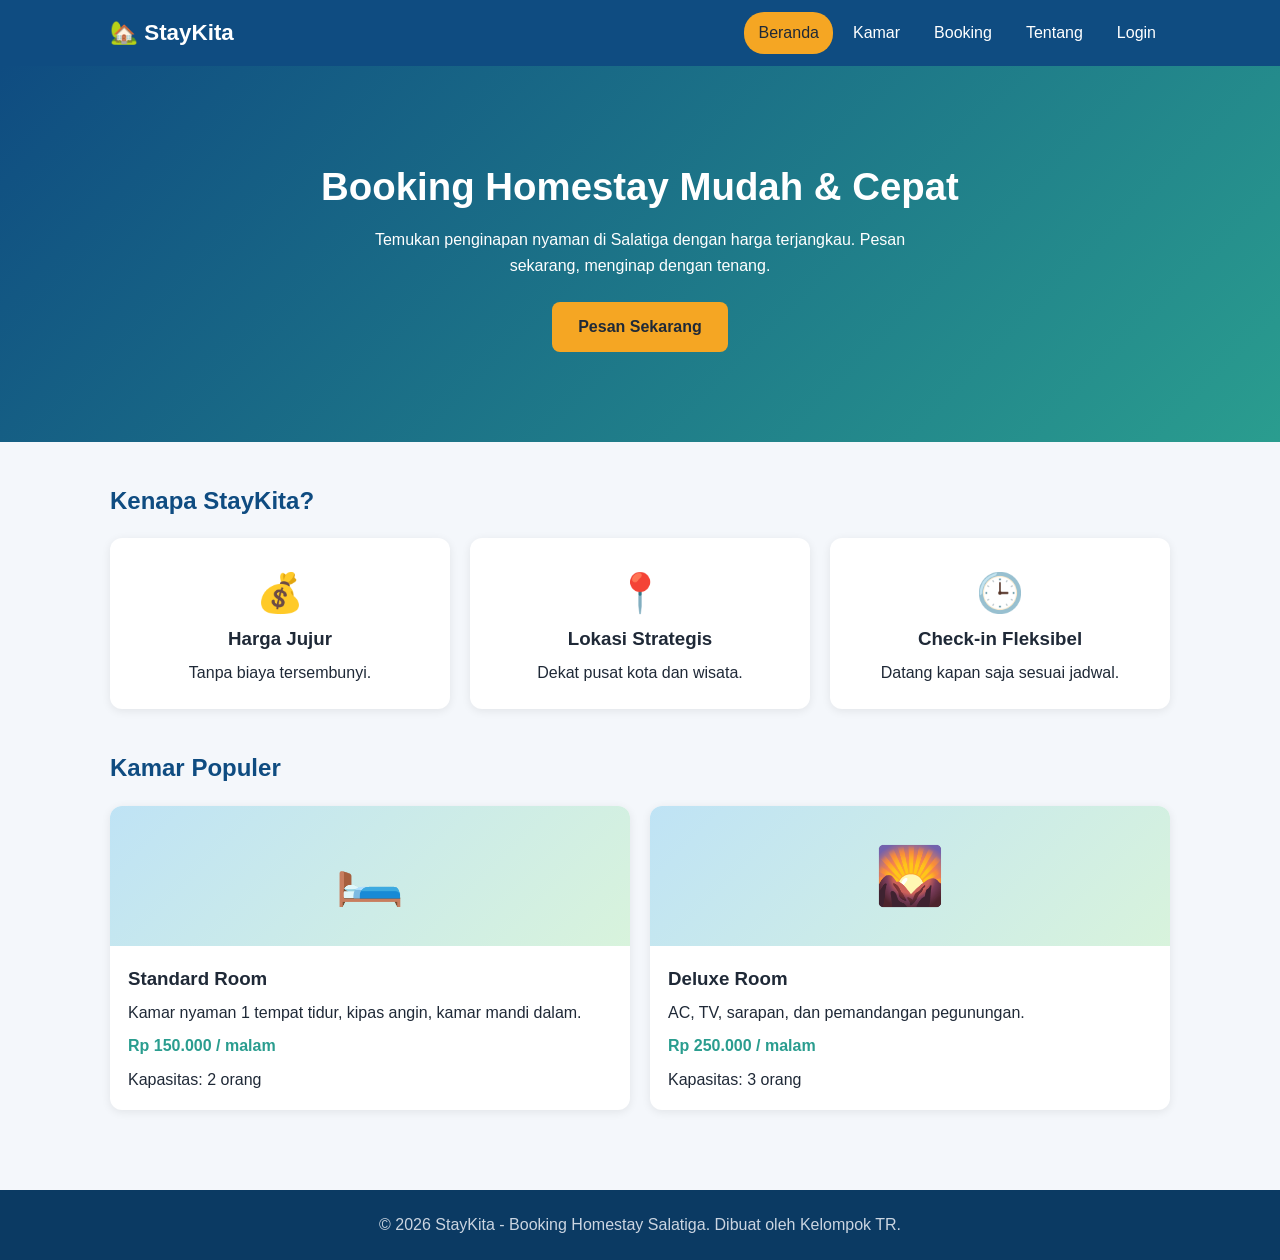
==== html/index.html @ fd72572e "first commit" ====
<!DOCTYPE html>
<html lang="id">

<head>
  <meta charset="UTF-8">
  <meta name="viewport" content="width=device-width, initial-scale=1.0">
  <title>Beranda - StayKita</title>
  <link rel="stylesheet" href="../css/style.css">
</head>

<body>
  <header>
    <div class="bar">
      <a class="logo" href="index.html">🏡 StayKita</a>
      <nav>
        <a href="index.html" class="aktif">Beranda</a>
        <a href="kamar.html">Kamar</a>
        <a href="booking.html">Booking</a>
        <a href="tentang.html">Tentang</a>
        <a href="login.html">Login</a>
      </nav>
    </div>
  </header>
  <section class="hero">
    <h1>Booking Homestay Mudah &amp; Cepat</h1>
    <p>Temukan penginapan nyaman di Salatiga dengan harga terjangkau. Pesan sekarang, menginap dengan tenang.</p>
    <a class="btn" href="booking.html">Pesan Sekarang</a>
  </section>
  <main>
    <h2>Kenapa StayKita?</h2>
    <div class="grid">
      <div class="card fitur">
        <span>💰</span>
        <h3>Harga Jujur</h3>
        <p>Tanpa biaya tersembunyi.</p>
      </div>
      <div class="card fitur">
        <span>📍</span>
        <h3>Lokasi Strategis</h3>
        <p>Dekat pusat kota dan wisata.</p>
      </div>
      <div class="card fitur">
        <span>🕒</span>
        <h3>Check-in Fleksibel</h3>
        <p>Datang kapan saja sesuai jadwal.</p>
      </div>
    </div>
    <h2 style="margin-top:40px">Kamar Populer</h2>
    <div class="grid">
      <div class="card">
        <div class="img">
          🛏️
        </div>
        <div class="isi">
          <h3>Standard Room</h3>
          <p>Kamar nyaman 1 tempat tidur, kipas angin, kamar mandi dalam.</p>
          <p class="harga">Rp 150.000 / malam</p>
          <p>Kapasitas: 2 orang</p>
        </div>
      </div>
      <div class="card">
        <div class="img">
          🌄
        </div>
        <div class="isi">
          <h3>Deluxe Room</h3>
          <p>AC, TV, sarapan, dan pemandangan pegunungan.</p>
          <p class="harga">Rp 250.000 / malam</p>
          <p>Kapasitas: 3 orang</p>
        </div>
      </div>
    </div>
  </main>
  <footer>
    <p>&copy; 2026 StayKita - Booking Homestay Salatiga. Dibuat oleh Kelompok TR.</p>
  </footer>
</body>

</html>
---- css/style.css ----
* {
  box-sizing: border-box;
  margin: 0;
  padding: 0;
}

body {
  font-family: Segoe UI, Arial, sans-serif;
  background: #f4f7fb;
  color: #1f2937;
  line-height: 1.6;
}

a {
  text-decoration: none;
  color: inherit;
}

header {
  background: #0f4c81;
  color: #fff;
  position: sticky;
  top: 0;
  z-index: 5;
}

.bar {
  max-width: 1100px;
  margin: auto;
  padding: 12px 20px;
  display: flex;
  flex-wrap: wrap;
  justify-content: space-between;
  align-items: center;
  gap: 10px;
}

.logo {
  font-size: 1.4rem;
  font-weight: 700;
}

nav {
  display: flex;
  flex-wrap: wrap;
  gap: 6px;
}

nav a {
  padding: 8px 14px;
  border-radius: 20px;
}

nav a:hover,
nav a.aktif {
  background: #f5a623;
  color: #1f2937;
}

.hero {
  background: linear-gradient(135deg, #0f4c81, #2a9d8f);
  color: #fff;
  text-align: center;
  padding: 90px 20px;
}

.hero h1 {
  font-size: 2.4rem;
  margin-bottom: 10px;
}

.hero p {
  max-width: 600px;
  margin: 0 auto 24px;
}

.btn {
  display: inline-block;
  background: #f5a623;
  color: #1f2937;
  border: 0;
  padding: 12px 26px;
  border-radius: 8px;
  font-weight: 700;
  cursor: pointer;
  font-size: 1rem;
}

.btn:hover {
  background: #e09410;
}

main {
  max-width: 1100px;
  margin: auto;
  padding: 40px 20px;
}

h2 {
  color: #0f4c81;
  margin-bottom: 18px;
}

.grid {
  display: grid;
  grid-template-columns: repeat(auto-fit, minmax(240px, 1fr));
  gap: 20px;
}

.card {
  background: #fff;
  border-radius: 12px;
  box-shadow: 0 2px 10px rgba(0, 0, 0, .08);
  overflow: hidden;
}

.card .img {
  height: 140px;
  display: flex;
  align-items: center;
  justify-content: center;
  font-size: 3.5rem;
  background: linear-gradient(135deg, #bfe3f5, #d8f3dc);
}

.card .isi {
  padding: 18px;
}

.card h3 {
  margin-bottom: 6px;
}

.harga {
  color: #2a9d8f;
  font-weight: 700;
  margin: 8px 0;
}

.fitur {
  text-align: center;
  padding: 24px;
}

.fitur span {
  font-size: 2.4rem;
}

form {
  background: #fff;
  padding: 26px;
  border-radius: 12px;
  box-shadow: 0 2px 10px rgba(0, 0, 0, .08);
  max-width: 560px;
}

label {
  display: block;
  margin: 12px 0 4px;
  font-weight: 600;
}

input,
select,
textarea {
  width: 100%;
  padding: 10px;
  border: 1px solid #cbd5e1;
  border-radius: 8px;
  font: inherit;
}

form .btn {
  margin-top: 18px;
  width: 100%;
}

.dua {
  display: grid;
  grid-template-columns: repeat(auto-fit, minmax(280px, 1fr));
  gap: 24px;
  align-items: start;
}

.pesan {
  margin-top: 12px;
  color: #c0392b;
  font-weight: 600;
}

table {
  width: 100%;
  border-collapse: collapse;
  background: #fff;
  border-radius: 12px;
  overflow: hidden;
}

th,
td {
  padding: 12px;
  text-align: left;
  border-bottom: 1px solid #e5e7eb;
}

th {
  background: #0f4c81;
  color: #fff;
}

.tabel {
  overflow-x: auto;
}

footer {
  background: #0b3a63;
  color: #cbd5e1;
  text-align: center;
  padding: 22px;
  margin-top: 40px;
}

@media(max-width:600px) {
  .hero h1 {
    font-size: 1.7rem;
  }

  .bar {
    justify-content: center;
  }
}
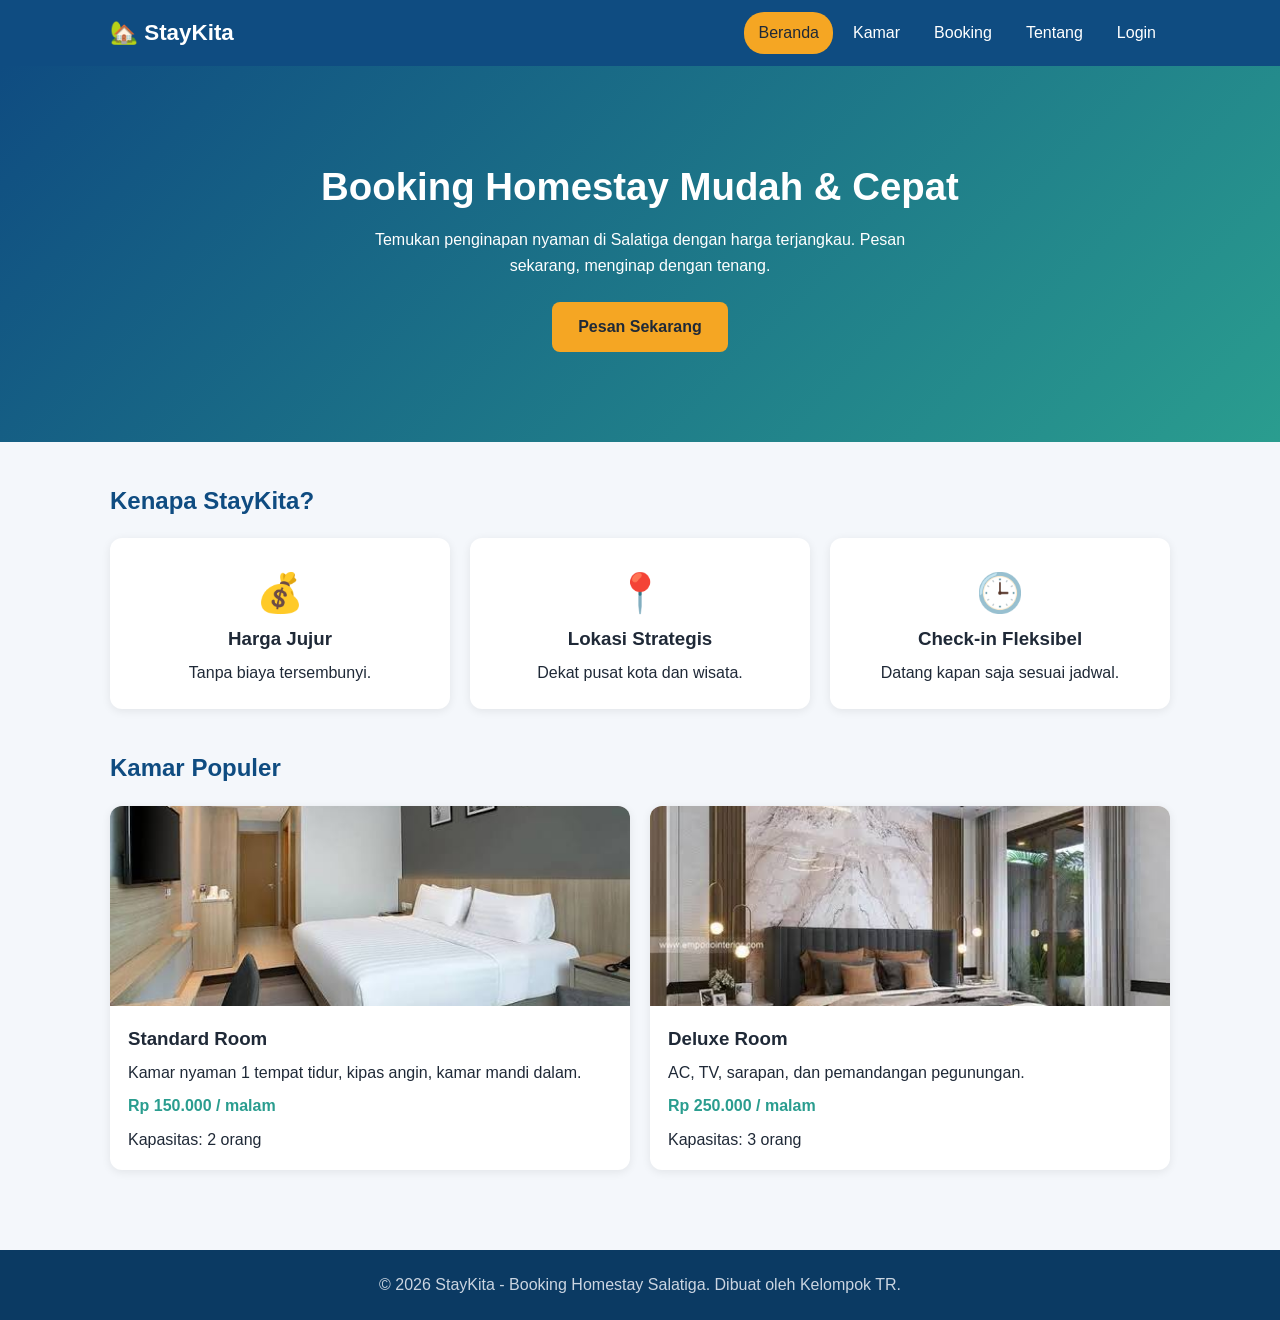
==== commit 463a83f1: "update project" ====
--- a/html/index.html
+++ b/html/index.html
@@ -49,7 +49,7 @@
     <div class="grid">
       <div class="card">
         <div class="img">
-          🛏️
+          <img src="../picture/hotel1.jpg" alt="Deskripsi gambar">
         </div>
         <div class="isi">
           <h3>Standard Room</h3>
@@ -60,7 +60,7 @@
       </div>
       <div class="card">
         <div class="img">
-          🌄
+          <img src="../picture/hotel2.jpg" alt="Deskripsi gambar">
         </div>
         <div class="isi">
           <h3>Deluxe Room</h3>
--- a/css/style.css
+++ b/css/style.css
@@ -115,12 +115,20 @@
 }
 
 .card .img {
-  height: 140px;
+  height: 200px;
+  overflow: hidden;
   display: flex;
   align-items: center;
   justify-content: center;
   font-size: 3.5rem;
   background: linear-gradient(135deg, #bfe3f5, #d8f3dc);
+}
+
+.card .img img {
+  display: block;
+  width: 100%;
+  height: 100%;
+  object-fit: cover;
 }
 
 .card .isi {
@@ -183,9 +191,25 @@
 }
 
 .pesan {
+  display: none;
   margin-top: 12px;
+  padding: 10px 12px;
+  border-radius: 8px;
+  font-weight: 600;
+}
+
+.pesan.tampil {
+  display: block;
+}
+
+.pesan.sukses {
+  background: #d8f3dc;
+  color: #1b7a3d;
+}
+
+.pesan.gagal {
+  background: #fde2e0;
   color: #c0392b;
-  font-weight: 600;
 }
 
 table {
@@ -220,7 +244,7 @@
   margin-top: 40px;
 }
 
-@media(max-width:600px) {
+@media (max-width: 600px) {
   .hero h1 {
     font-size: 1.7rem;
   }
